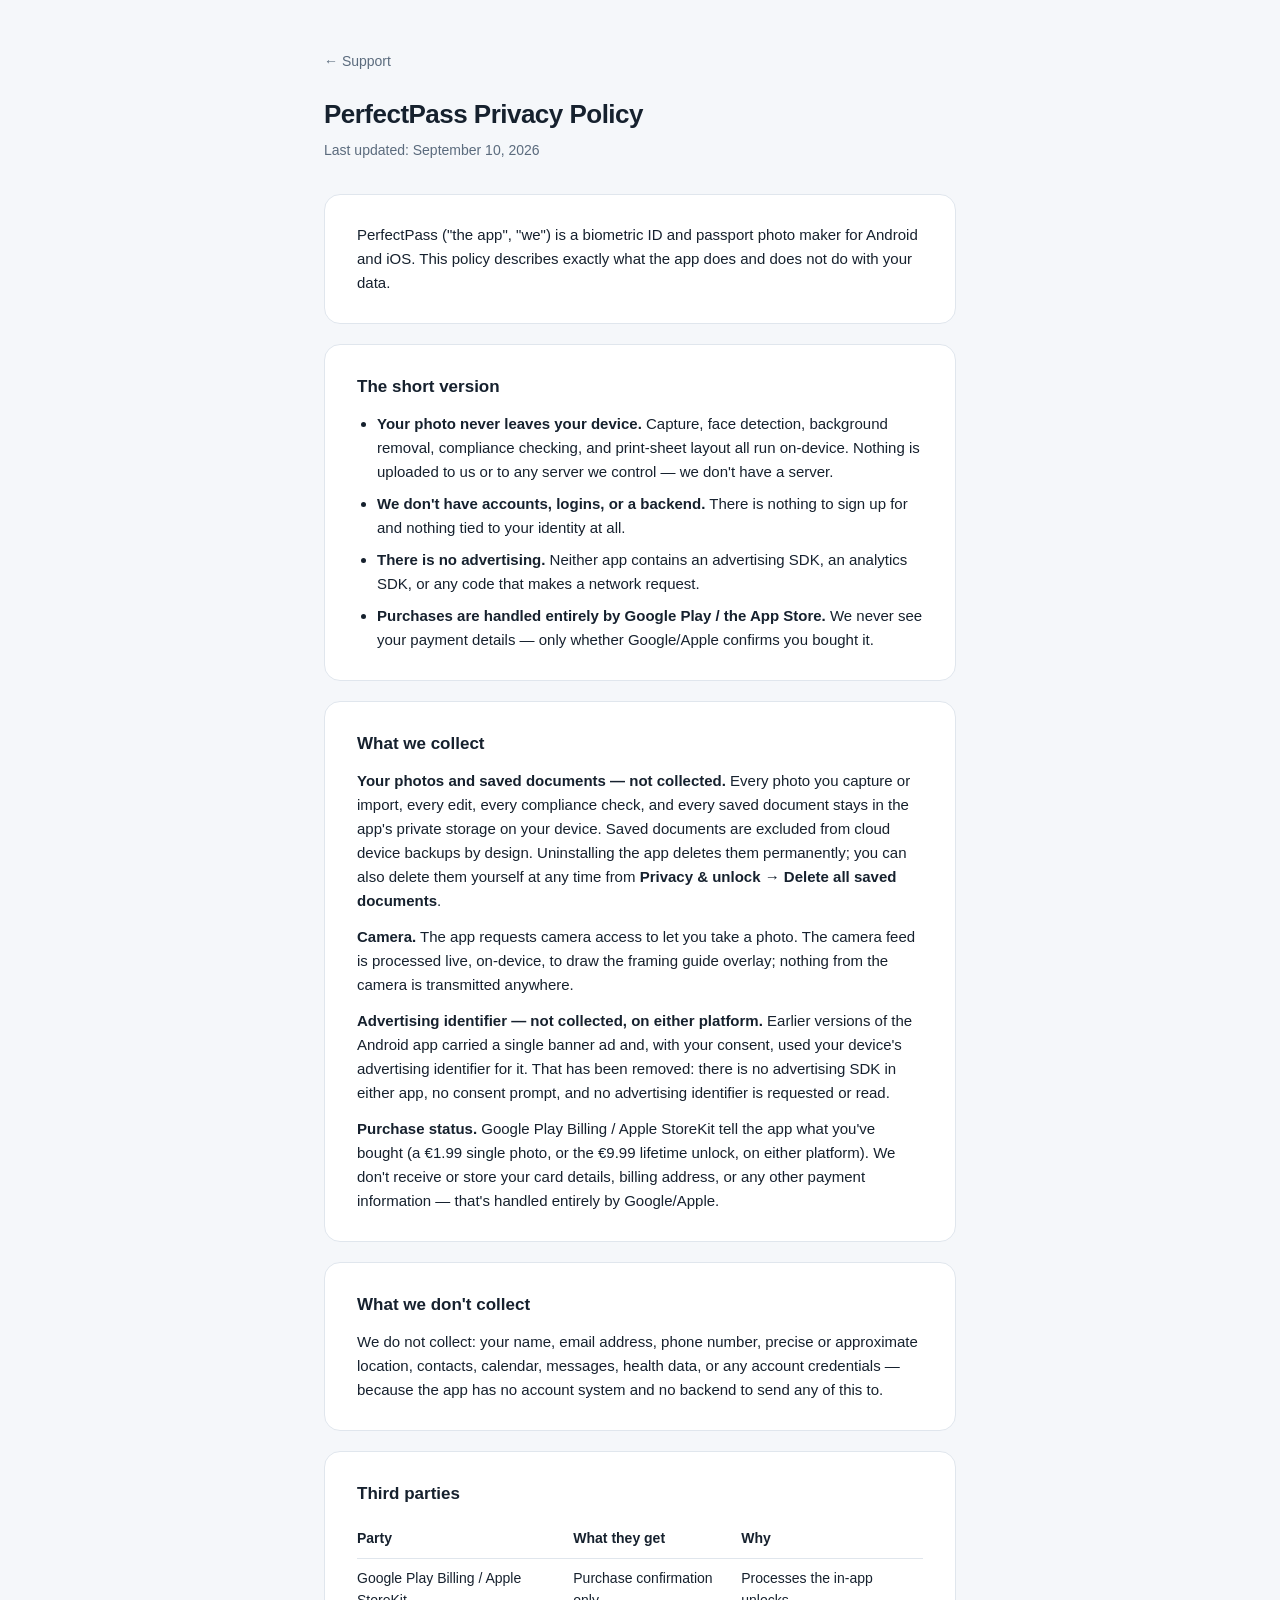
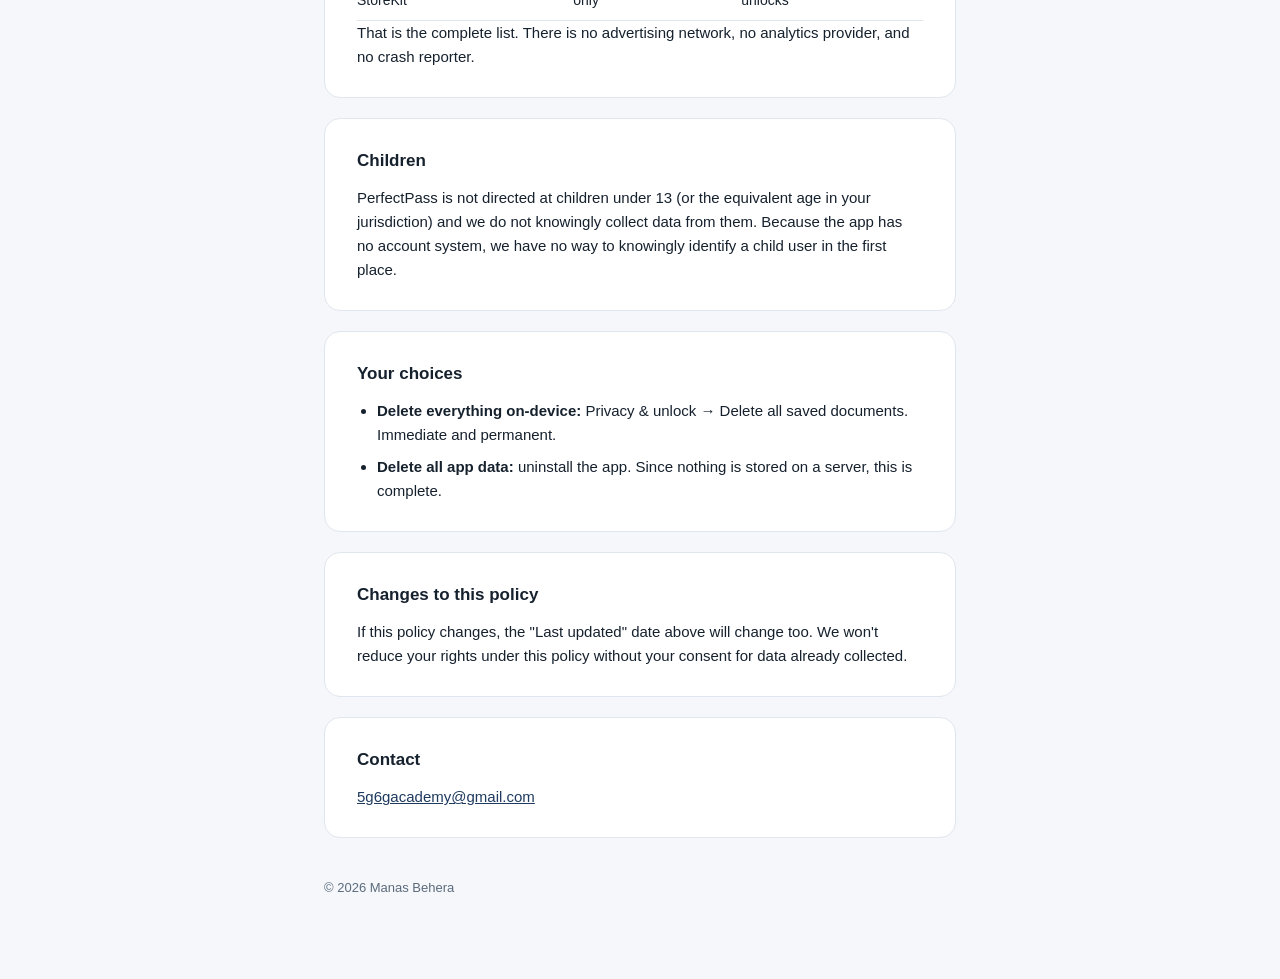
==== privacy.html @ 10d4bf6c "Support and privacy pages for PerfectPass" ====
<!doctype html>
<html lang="en">
<head>
<meta charset="utf-8">
<meta name="viewport" content="width=device-width, initial-scale=1">
<title>PerfectPass Privacy Policy</title>
<style>
  :root {
    --navy: #1E3A5F; --bg: #F5F7FA; --surface: #FFFFFF;
    --text: #16212E; --text-muted: #5B6B7D; --border: #E0E6ED;
  }
  * { box-sizing: border-box; }
  body {
    margin: 0; background: var(--bg); color: var(--text);
    font-family: -apple-system, BlinkMacSystemFont, "Segoe UI", Roboto, Helvetica, Arial, sans-serif;
    line-height: 1.6;
  }
  .wrap { max-width: 680px; margin: 0 auto; padding: 48px 24px 80px; }
  .back { color: var(--text-muted); text-decoration: none; font-size: 14px; }
  h1 { font-size: 26px; margin: 20px 0 4px; letter-spacing: -0.02em; }
  .updated { color: var(--text-muted); font-size: 14px; margin: 0 0 32px; }
  .card {
    background: var(--surface); border: 1px solid var(--border);
    border-radius: 16px; padding: 28px 32px; margin-bottom: 20px;
  }
  h2 { font-size: 17px; margin: 0 0 12px; }
  .card + .card h2 { margin-top: 0; }
  p { font-size: 15px; color: var(--text); margin: 0 0 12px; }
  p:last-child { margin-bottom: 0; }
  ul { margin: 0; padding-left: 20px; }
  li { font-size: 15px; margin-bottom: 8px; }
  li:last-child { margin-bottom: 0; }
  table { width: 100%; border-collapse: collapse; font-size: 14px; }
  th, td { text-align: left; padding: 8px 0; border-bottom: 1px solid var(--border); }
  a { color: var(--navy); }
  strong { font-weight: 600; }
  footer { margin-top: 40px; color: var(--text-muted); font-size: 13px; }
</style>
</head>
<body>
<div class="wrap">
  <a class="back" href="index.html">&larr; Support</a>
  <h1>PerfectPass Privacy Policy</h1>
  <p class="updated">Last updated: September 10, 2026</p>

  <div class="card">
    <p>PerfectPass ("the app", "we") is a biometric ID and passport photo maker for Android and iOS. This policy describes exactly what the app does and does not do with your data.</p>
  </div>

  <div class="card">
    <h2>The short version</h2>
    <ul>
      <li><strong>Your photo never leaves your device.</strong> Capture, face detection, background removal, compliance checking, and print-sheet layout all run on-device. Nothing is uploaded to us or to any server we control — we don't have a server.</li>
      <li><strong>We don't have accounts, logins, or a backend.</strong> There is nothing to sign up for and nothing tied to your identity at all.</li>
      <li><strong>There is no advertising.</strong> Neither app contains an advertising SDK, an analytics SDK, or any code that makes a network request.</li>
      <li><strong>Purchases are handled entirely by Google Play / the App Store.</strong> We never see your payment details — only whether Google/Apple confirms you bought it.</li>
    </ul>
  </div>

  <div class="card">
    <h2>What we collect</h2>
    <p><strong>Your photos and saved documents — not collected.</strong> Every photo you capture or import, every edit, every compliance check, and every saved document stays in the app's private storage on your device. Saved documents are excluded from cloud device backups by design. Uninstalling the app deletes them permanently; you can also delete them yourself at any time from <strong>Privacy &amp; unlock → Delete all saved documents</strong>.</p>
    <p><strong>Camera.</strong> The app requests camera access to let you take a photo. The camera feed is processed live, on-device, to draw the framing guide overlay; nothing from the camera is transmitted anywhere.</p>
    <p><strong>Advertising identifier — not collected, on either platform.</strong> Earlier versions of the Android app carried a single banner ad and, with your consent, used your device's advertising identifier for it. That has been removed: there is no advertising SDK in either app, no consent prompt, and no advertising identifier is requested or read.</p>
    <p><strong>Purchase status.</strong> Google Play Billing / Apple StoreKit tell the app what you've bought (a €1.99 single photo, or the €9.99 lifetime unlock, on either platform). We don't receive or store your card details, billing address, or any other payment information — that's handled entirely by Google/Apple.</p>
  </div>

  <div class="card">
    <h2>What we don't collect</h2>
    <p>We do not collect: your name, email address, phone number, precise or approximate location, contacts, calendar, messages, health data, or any account credentials — because the app has no account system and no backend to send any of this to.</p>
  </div>

  <div class="card">
    <h2>Third parties</h2>
    <table>
      <tr><th>Party</th><th>What they get</th><th>Why</th></tr>
      <tr><td>Google Play Billing / Apple StoreKit</td><td>Purchase confirmation only</td><td>Processes the in-app unlocks</td></tr>
    </table>
    <p>That is the complete list. There is no advertising network, no analytics provider, and no crash reporter.</p>
  </div>

  <div class="card">
    <h2>Children</h2>
    <p>PerfectPass is not directed at children under 13 (or the equivalent age in your jurisdiction) and we do not knowingly collect data from them. Because the app has no account system, we have no way to knowingly identify a child user in the first place.</p>
  </div>

  <div class="card">
    <h2>Your choices</h2>
    <ul>
      <li><strong>Delete everything on-device:</strong> Privacy &amp; unlock → Delete all saved documents. Immediate and permanent.</li>
      <li><strong>Delete all app data:</strong> uninstall the app. Since nothing is stored on a server, this is complete.</li>
    </ul>
  </div>

  <div class="card">
    <h2>Changes to this policy</h2>
    <p>If this policy changes, the "Last updated" date above will change too. We won't reduce your rights under this policy without your consent for data already collected.</p>
  </div>

  <div class="card">
    <h2>Contact</h2>
    <p><a href="mailto:5g6gacademy@gmail.com">5g6gacademy@gmail.com</a></p>
  </div>

  <footer>© 2026 Manas Behera</footer>
</div>
</body>
</html>
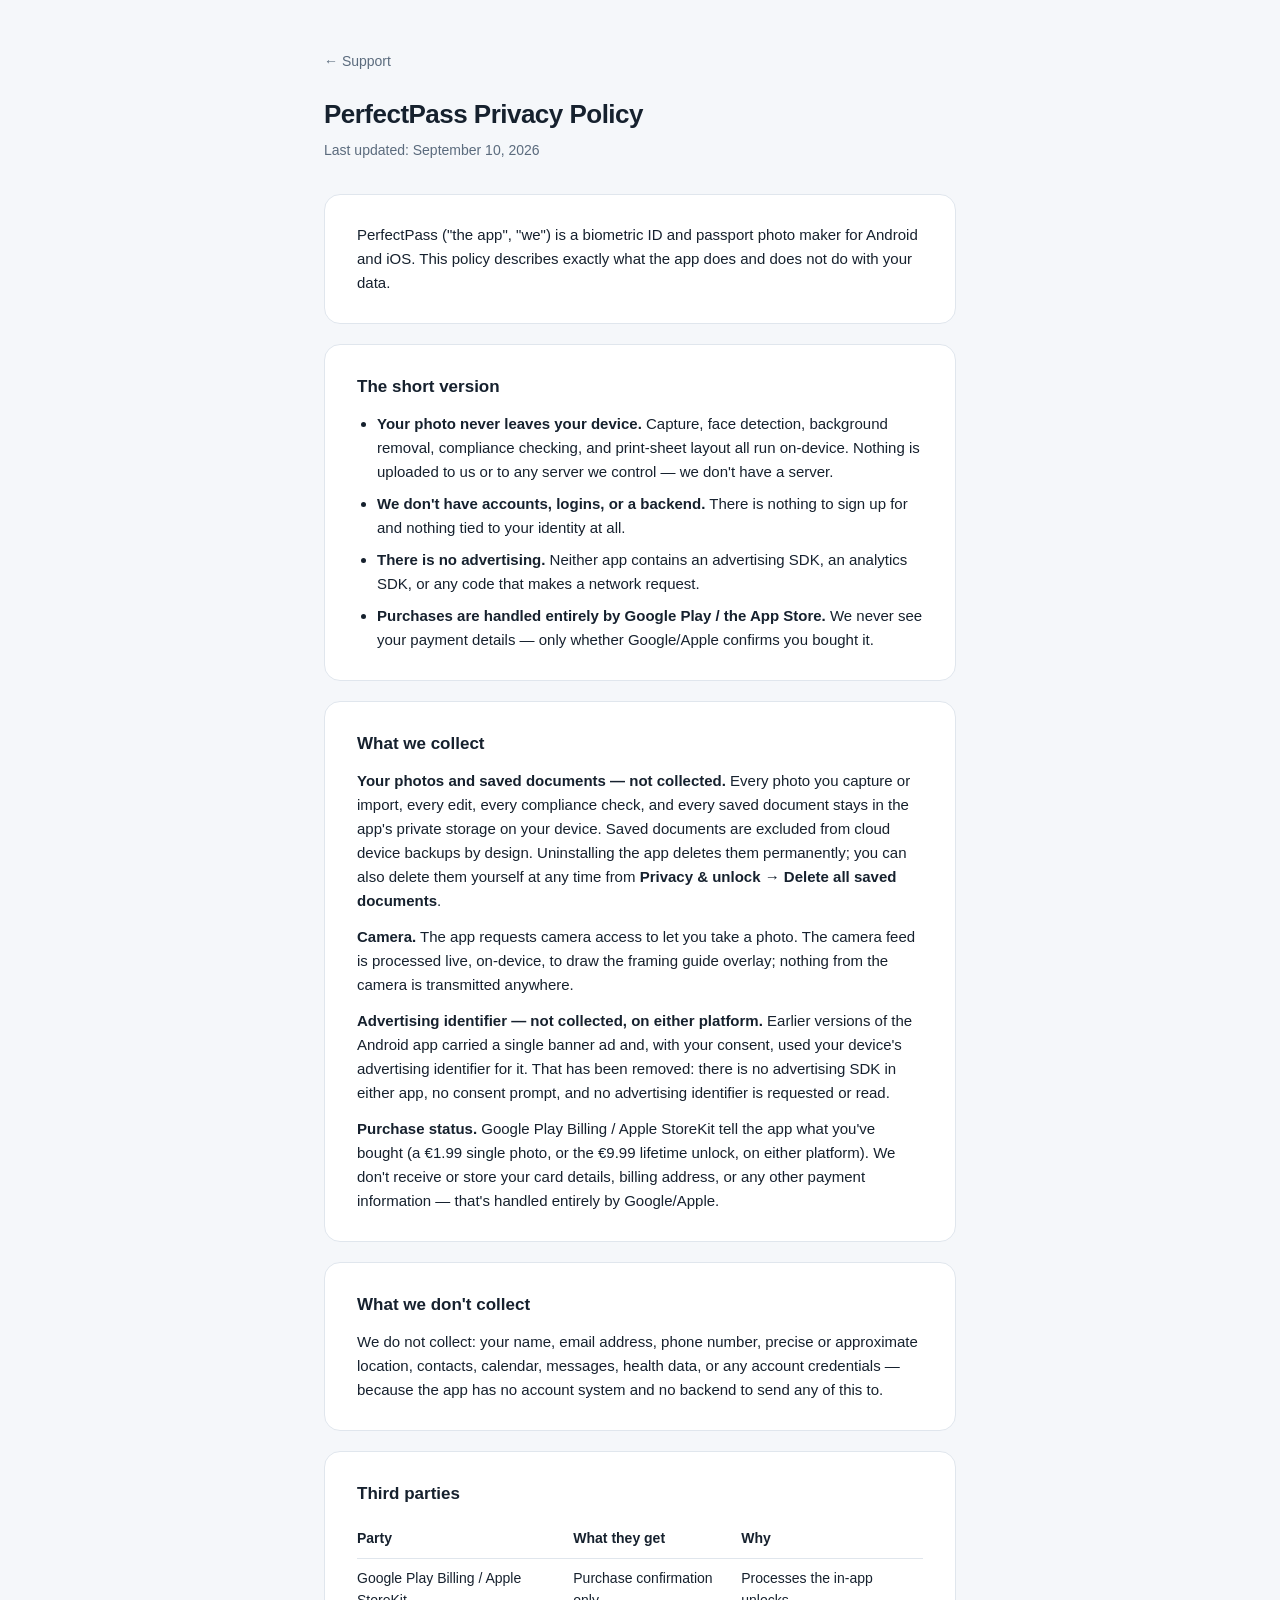
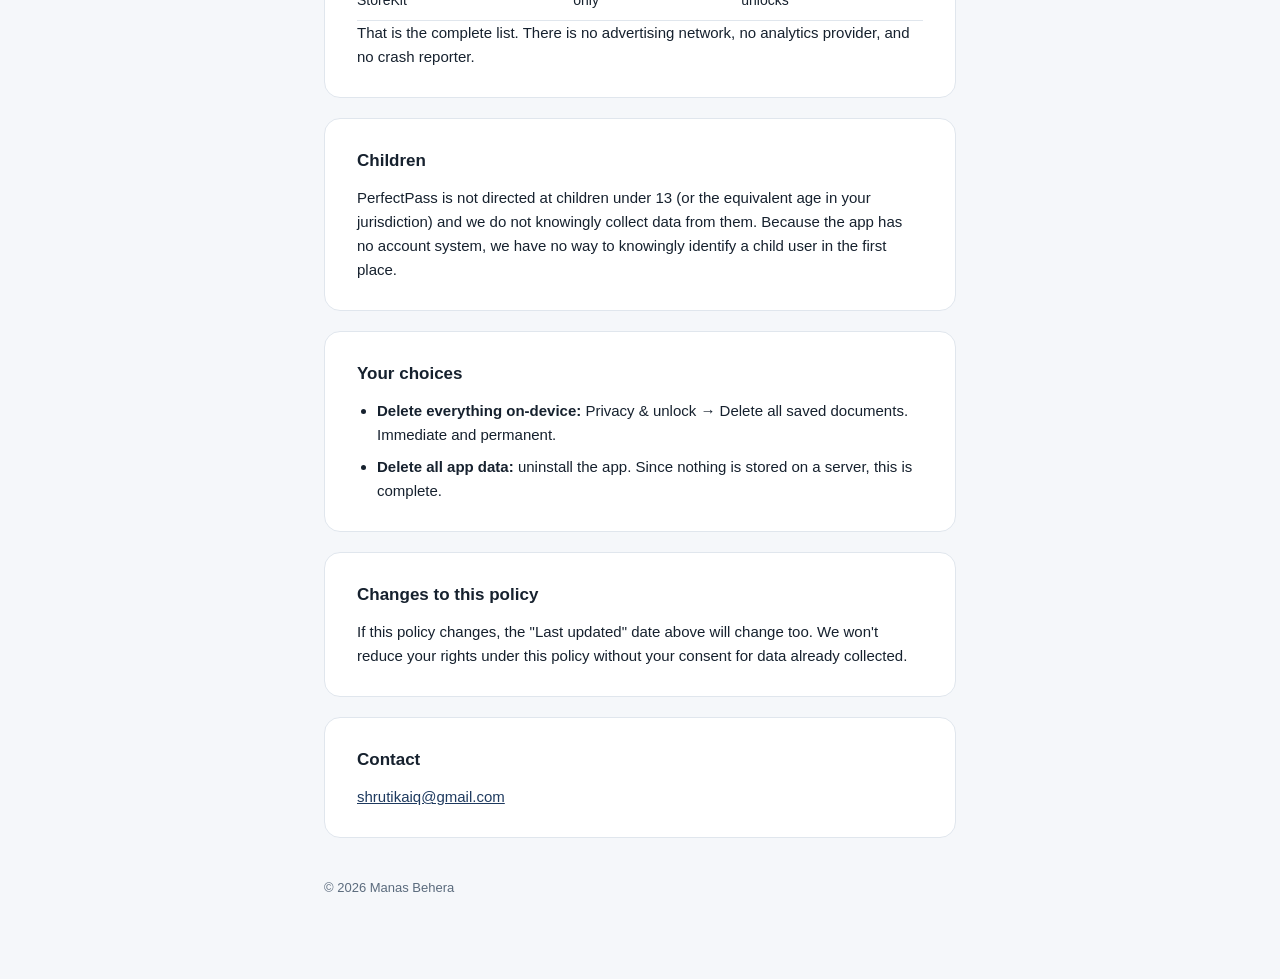
==== commit 77bfa434: "Update support contact email" ====
--- a/privacy.html
+++ b/privacy.html
@@ -99,7 +99,7 @@
 
   <div class="card">
     <h2>Contact</h2>
-    <p><a href="mailto:5g6gacademy@gmail.com">5g6gacademy@gmail.com</a></p>
+    <p><a href="mailto:shrutikaiq@gmail.com">shrutikaiq@gmail.com</a></p>
   </div>
 
   <footer>© 2026 Manas Behera</footer>
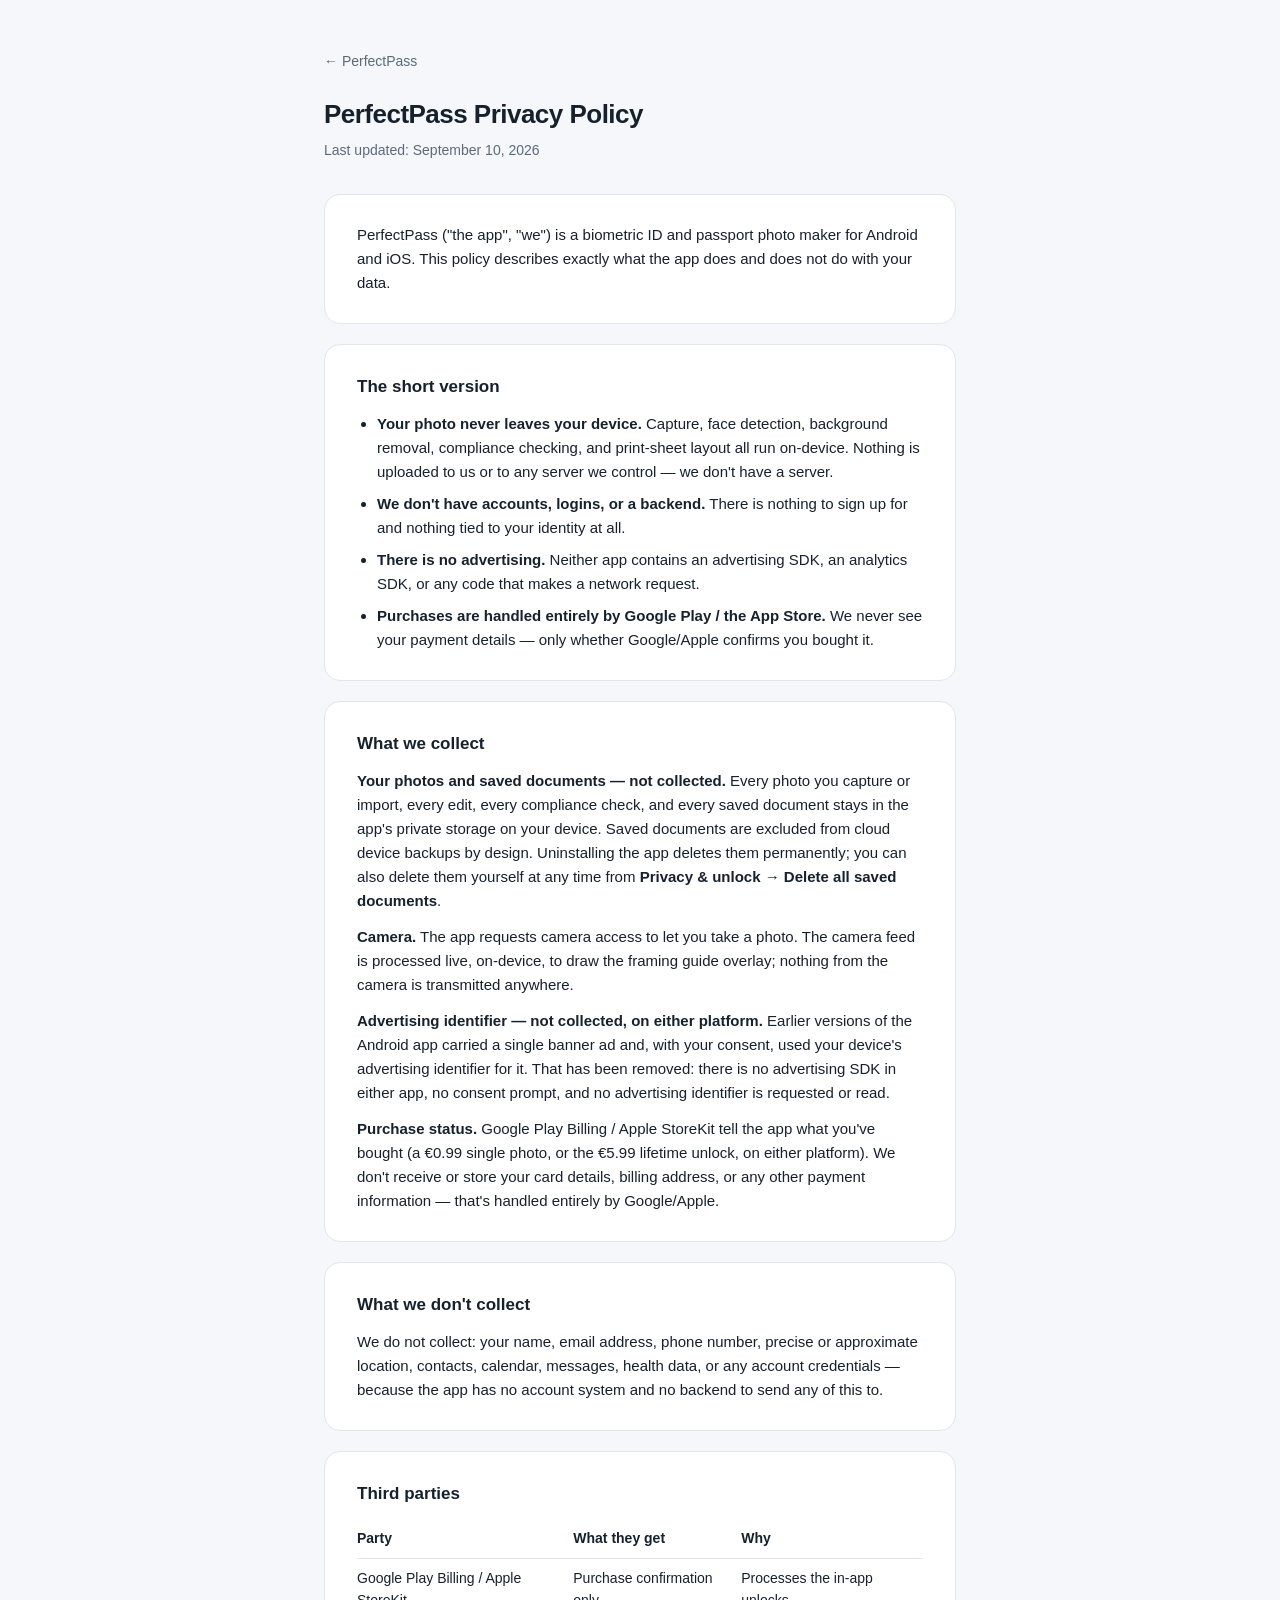
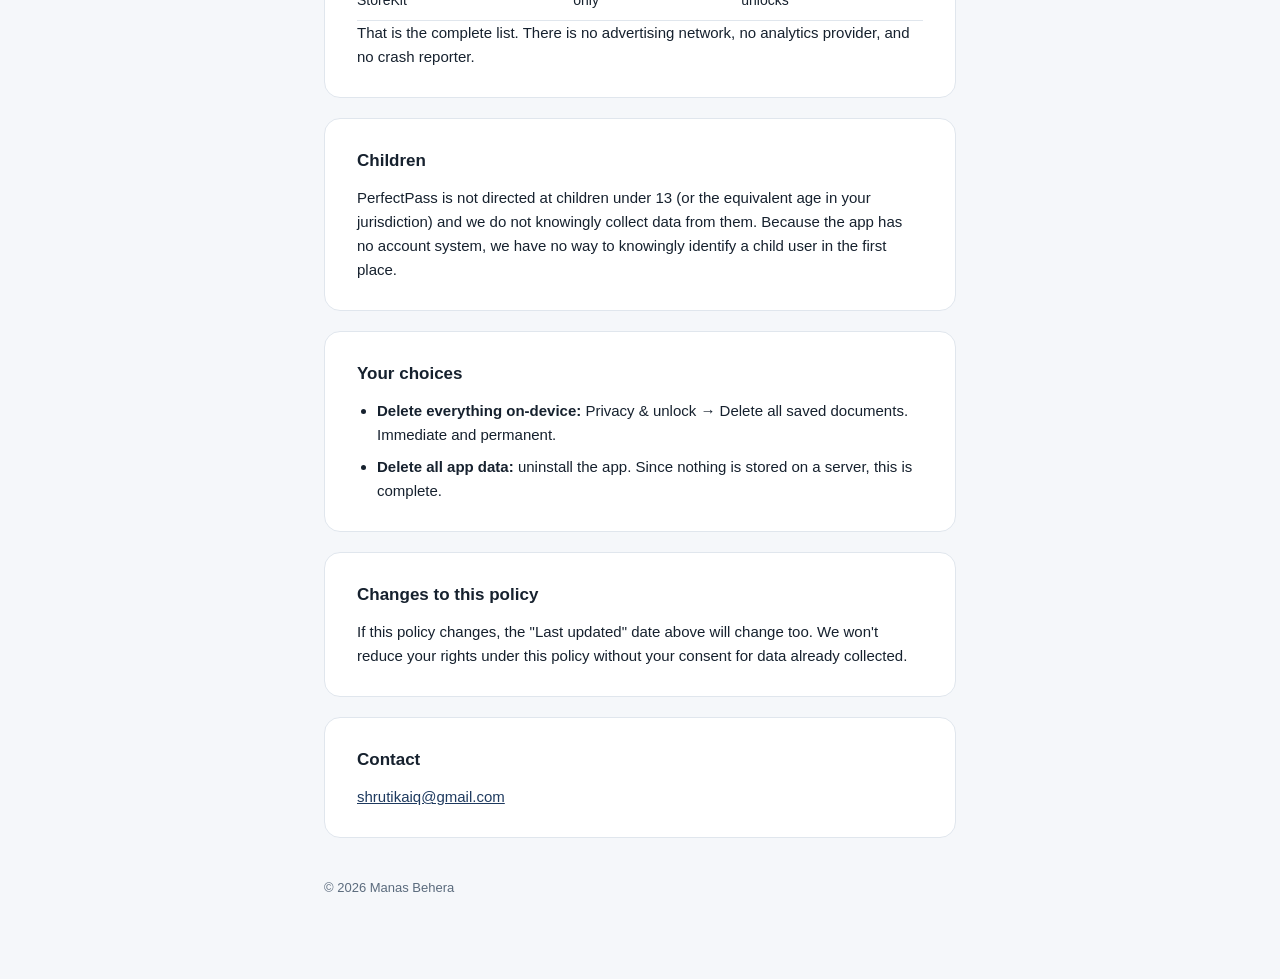
==== commit 01f553c3: "Landing page at the root, support moved to /support/ New responsive landing page with self-hosted fo" ====
--- a/privacy.html
+++ b/privacy.html
@@ -39,7 +39,7 @@
 </head>
 <body>
 <div class="wrap">
-  <a class="back" href="index.html">&larr; Support</a>
+  <a class="back" href="./">&larr; PerfectPass</a>
   <h1>PerfectPass Privacy Policy</h1>
   <p class="updated">Last updated: September 10, 2026</p>
 
@@ -62,7 +62,7 @@
     <p><strong>Your photos and saved documents — not collected.</strong> Every photo you capture or import, every edit, every compliance check, and every saved document stays in the app's private storage on your device. Saved documents are excluded from cloud device backups by design. Uninstalling the app deletes them permanently; you can also delete them yourself at any time from <strong>Privacy &amp; unlock → Delete all saved documents</strong>.</p>
     <p><strong>Camera.</strong> The app requests camera access to let you take a photo. The camera feed is processed live, on-device, to draw the framing guide overlay; nothing from the camera is transmitted anywhere.</p>
     <p><strong>Advertising identifier — not collected, on either platform.</strong> Earlier versions of the Android app carried a single banner ad and, with your consent, used your device's advertising identifier for it. That has been removed: there is no advertising SDK in either app, no consent prompt, and no advertising identifier is requested or read.</p>
-    <p><strong>Purchase status.</strong> Google Play Billing / Apple StoreKit tell the app what you've bought (a €1.99 single photo, or the €9.99 lifetime unlock, on either platform). We don't receive or store your card details, billing address, or any other payment information — that's handled entirely by Google/Apple.</p>
+    <p><strong>Purchase status.</strong> Google Play Billing / Apple StoreKit tell the app what you've bought (a €0.99 single photo, or the €5.99 lifetime unlock, on either platform). We don't receive or store your card details, billing address, or any other payment information — that's handled entirely by Google/Apple.</p>
   </div>
 
   <div class="card">
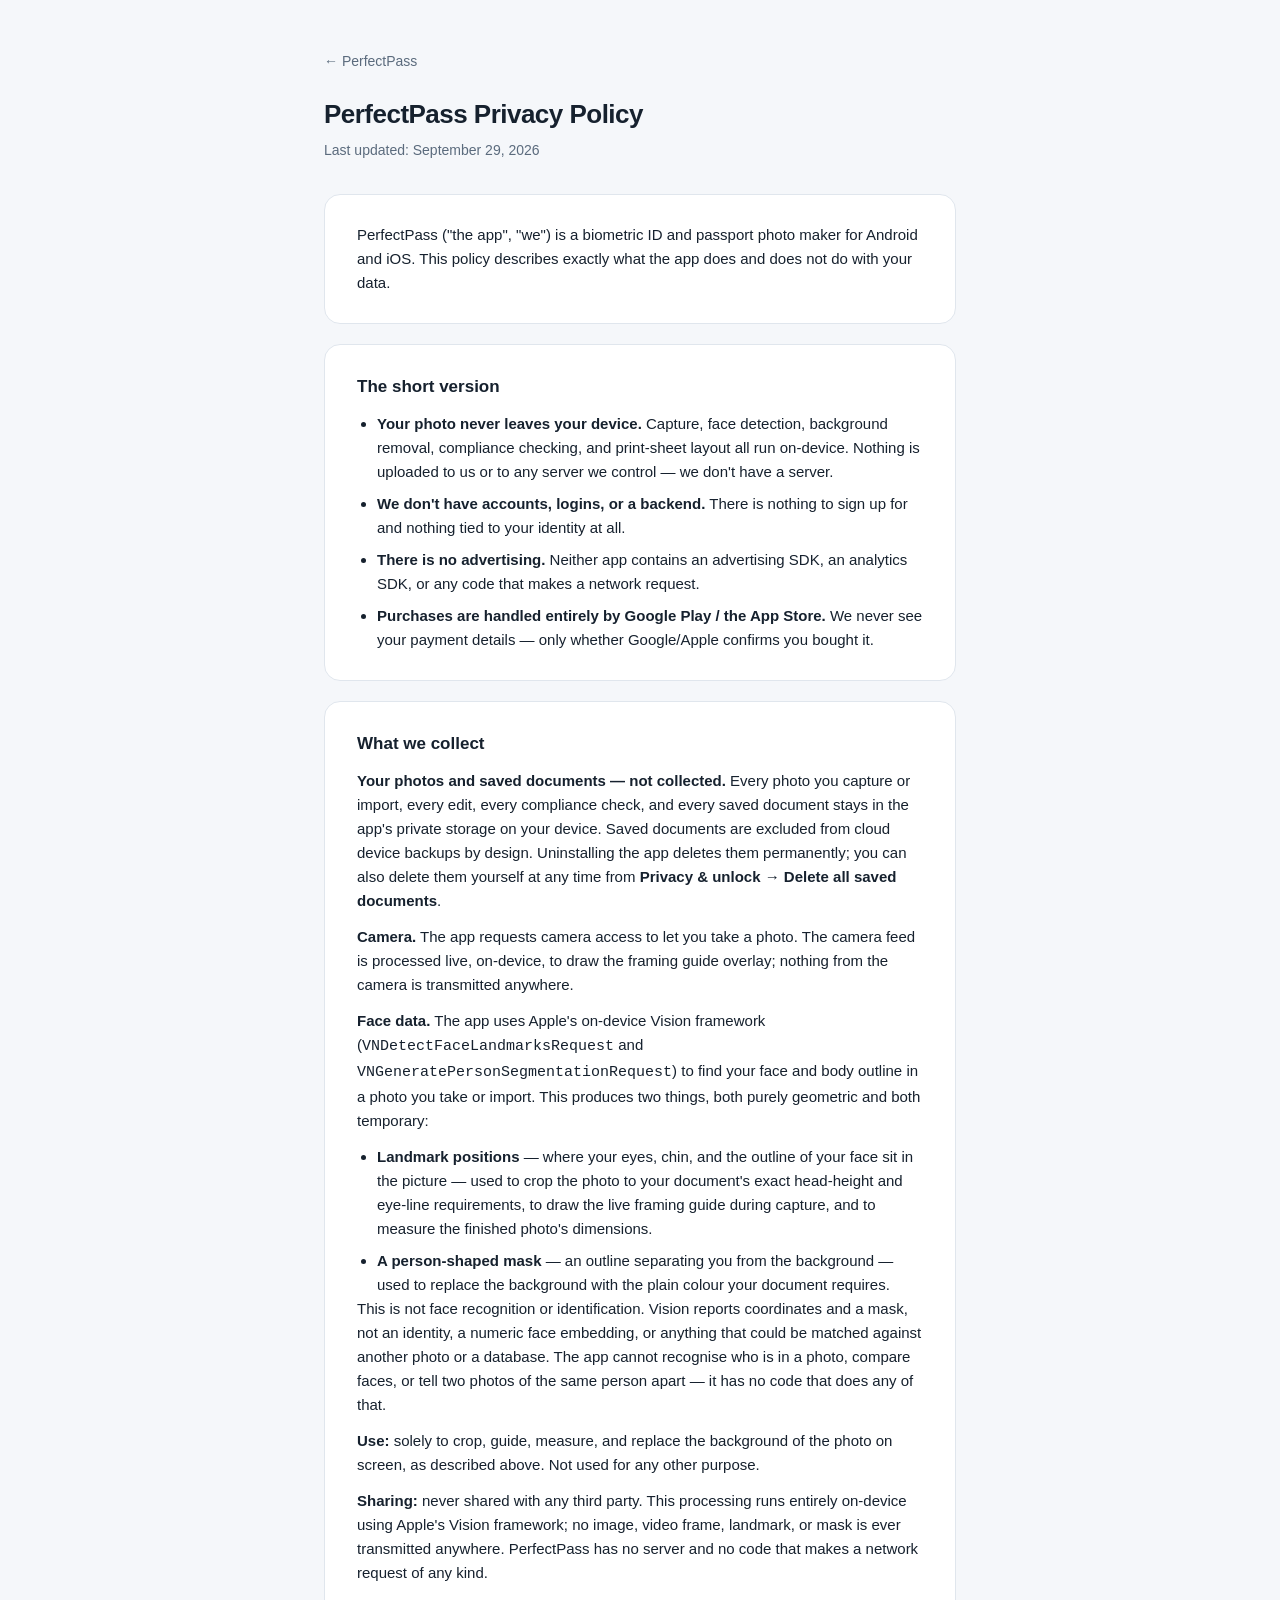
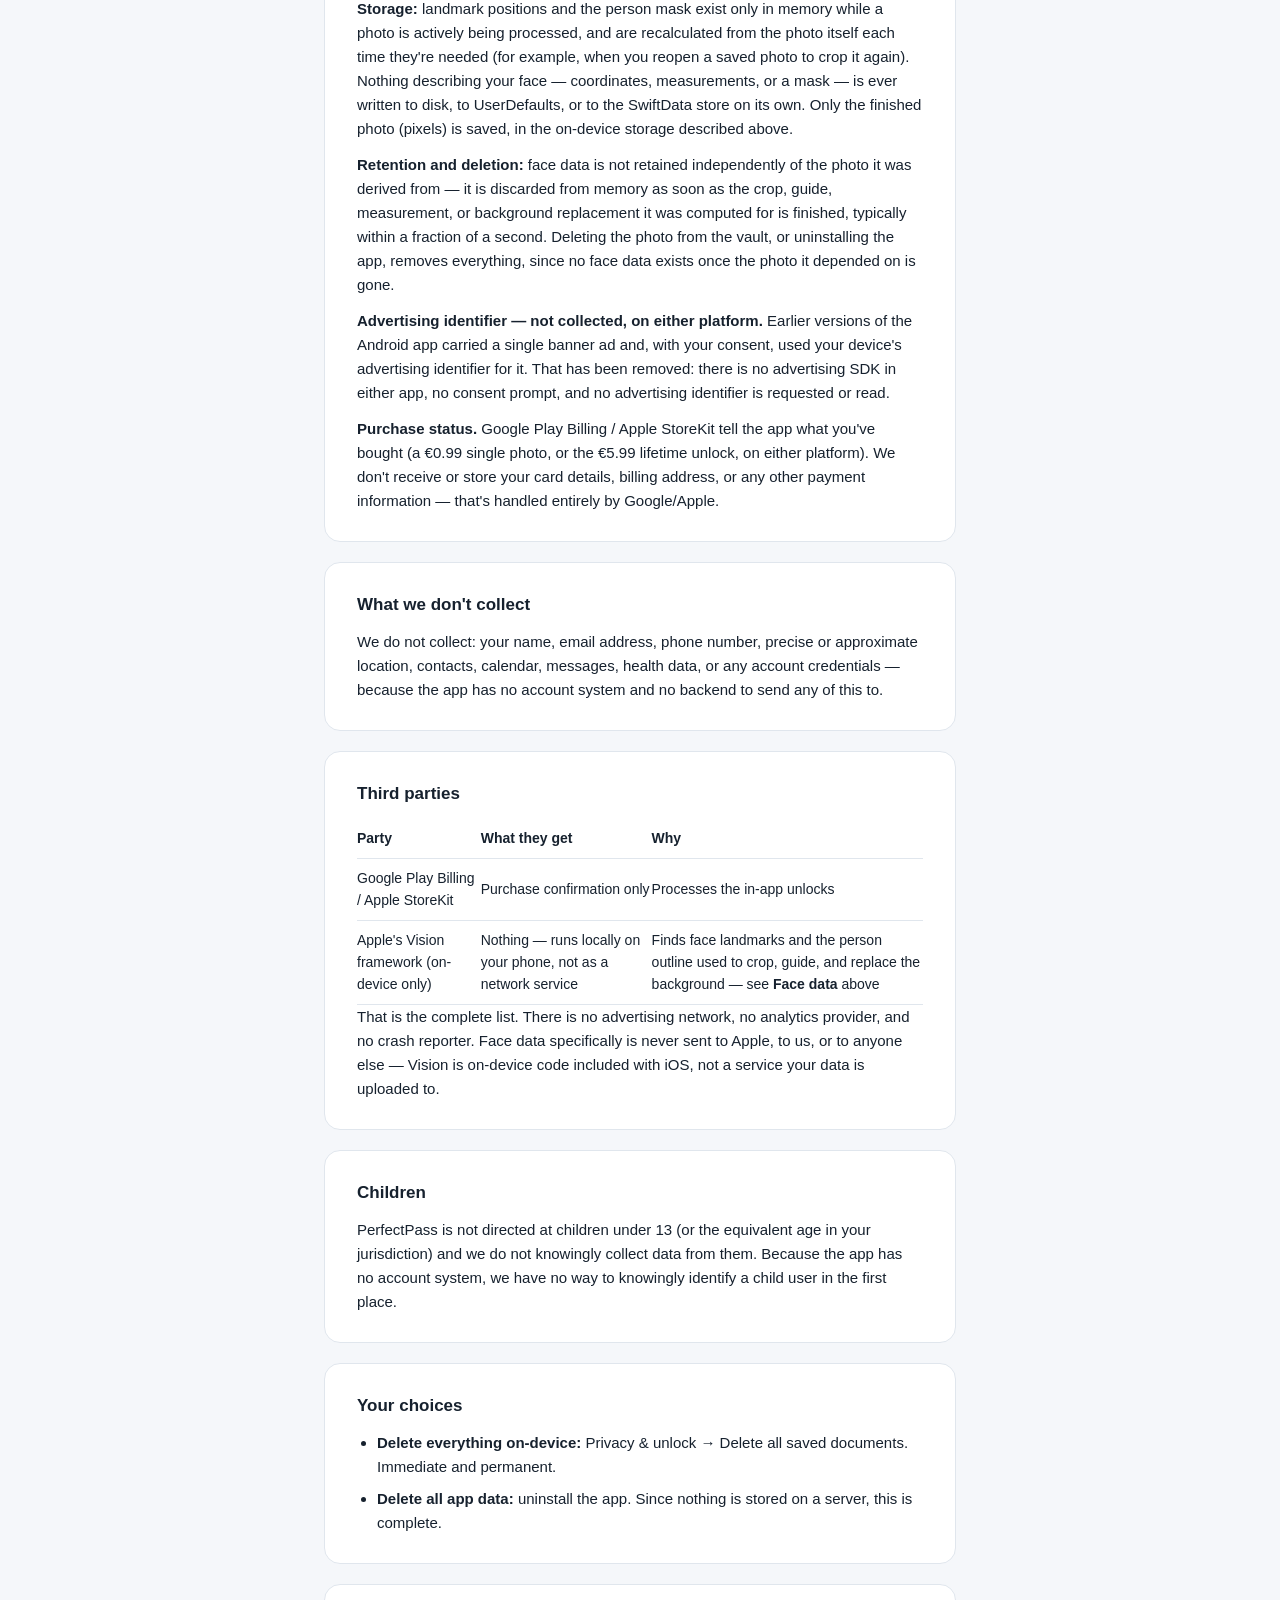
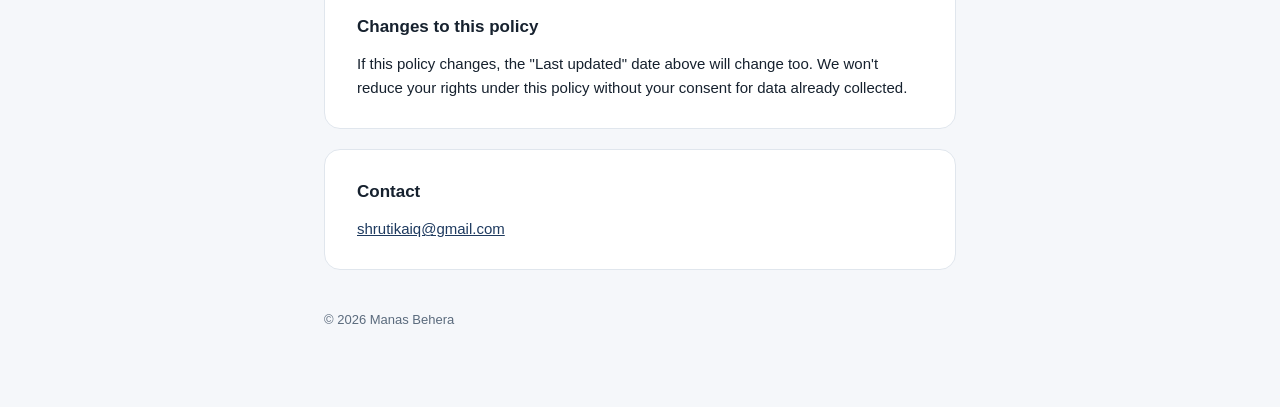
==== commit 312fb0af: "Add a Face data section to the privacy policy for App Review App Review asked for a specific, quotab" ====
--- a/privacy.html
+++ b/privacy.html
@@ -41,7 +41,7 @@
 <div class="wrap">
   <a class="back" href="./">&larr; PerfectPass</a>
   <h1>PerfectPass Privacy Policy</h1>
-  <p class="updated">Last updated: September 10, 2026</p>
+  <p class="updated">Last updated: September 29, 2026</p>
 
   <div class="card">
     <p>PerfectPass ("the app", "we") is a biometric ID and passport photo maker for Android and iOS. This policy describes exactly what the app does and does not do with your data.</p>
@@ -61,6 +61,16 @@
     <h2>What we collect</h2>
     <p><strong>Your photos and saved documents — not collected.</strong> Every photo you capture or import, every edit, every compliance check, and every saved document stays in the app's private storage on your device. Saved documents are excluded from cloud device backups by design. Uninstalling the app deletes them permanently; you can also delete them yourself at any time from <strong>Privacy &amp; unlock → Delete all saved documents</strong>.</p>
     <p><strong>Camera.</strong> The app requests camera access to let you take a photo. The camera feed is processed live, on-device, to draw the framing guide overlay; nothing from the camera is transmitted anywhere.</p>
+    <p><strong>Face data.</strong> The app uses Apple's on-device Vision framework (<code>VNDetectFaceLandmarksRequest</code> and <code>VNGeneratePersonSegmentationRequest</code>) to find your face and body outline in a photo you take or import. This produces two things, both purely geometric and both temporary:</p>
+    <ul>
+      <li><strong>Landmark positions</strong> — where your eyes, chin, and the outline of your face sit in the picture — used to crop the photo to your document's exact head-height and eye-line requirements, to draw the live framing guide during capture, and to measure the finished photo's dimensions.</li>
+      <li><strong>A person-shaped mask</strong> — an outline separating you from the background — used to replace the background with the plain colour your document requires.</li>
+    </ul>
+    <p>This is not face recognition or identification. Vision reports coordinates and a mask, not an identity, a numeric face embedding, or anything that could be matched against another photo or a database. The app cannot recognise who is in a photo, compare faces, or tell two photos of the same person apart — it has no code that does any of that.</p>
+    <p><strong>Use:</strong> solely to crop, guide, measure, and replace the background of the photo on screen, as described above. Not used for any other purpose.</p>
+    <p><strong>Sharing:</strong> never shared with any third party. This processing runs entirely on-device using Apple's Vision framework; no image, video frame, landmark, or mask is ever transmitted anywhere. PerfectPass has no server and no code that makes a network request of any kind.</p>
+    <p><strong>Storage:</strong> landmark positions and the person mask exist only in memory while a photo is actively being processed, and are recalculated from the photo itself each time they're needed (for example, when you reopen a saved photo to crop it again). Nothing describing your face — coordinates, measurements, or a mask — is ever written to disk, to UserDefaults, or to the SwiftData store on its own. Only the finished photo (pixels) is saved, in the on-device storage described above.</p>
+    <p><strong>Retention and deletion:</strong> face data is not retained independently of the photo it was derived from — it is discarded from memory as soon as the crop, guide, measurement, or background replacement it was computed for is finished, typically within a fraction of a second. Deleting the photo from the vault, or uninstalling the app, removes everything, since no face data exists once the photo it depended on is gone.</p>
     <p><strong>Advertising identifier — not collected, on either platform.</strong> Earlier versions of the Android app carried a single banner ad and, with your consent, used your device's advertising identifier for it. That has been removed: there is no advertising SDK in either app, no consent prompt, and no advertising identifier is requested or read.</p>
     <p><strong>Purchase status.</strong> Google Play Billing / Apple StoreKit tell the app what you've bought (a €0.99 single photo, or the €5.99 lifetime unlock, on either platform). We don't receive or store your card details, billing address, or any other payment information — that's handled entirely by Google/Apple.</p>
   </div>
@@ -75,8 +85,9 @@
     <table>
       <tr><th>Party</th><th>What they get</th><th>Why</th></tr>
       <tr><td>Google Play Billing / Apple StoreKit</td><td>Purchase confirmation only</td><td>Processes the in-app unlocks</td></tr>
+      <tr><td>Apple's Vision framework (on-device only)</td><td>Nothing — runs locally on your phone, not as a network service</td><td>Finds face landmarks and the person outline used to crop, guide, and replace the background — see <strong>Face data</strong> above</td></tr>
     </table>
-    <p>That is the complete list. There is no advertising network, no analytics provider, and no crash reporter.</p>
+    <p>That is the complete list. There is no advertising network, no analytics provider, and no crash reporter. Face data specifically is never sent to Apple, to us, or to anyone else — Vision is on-device code included with iOS, not a service your data is uploaded to.</p>
   </div>
 
   <div class="card">
